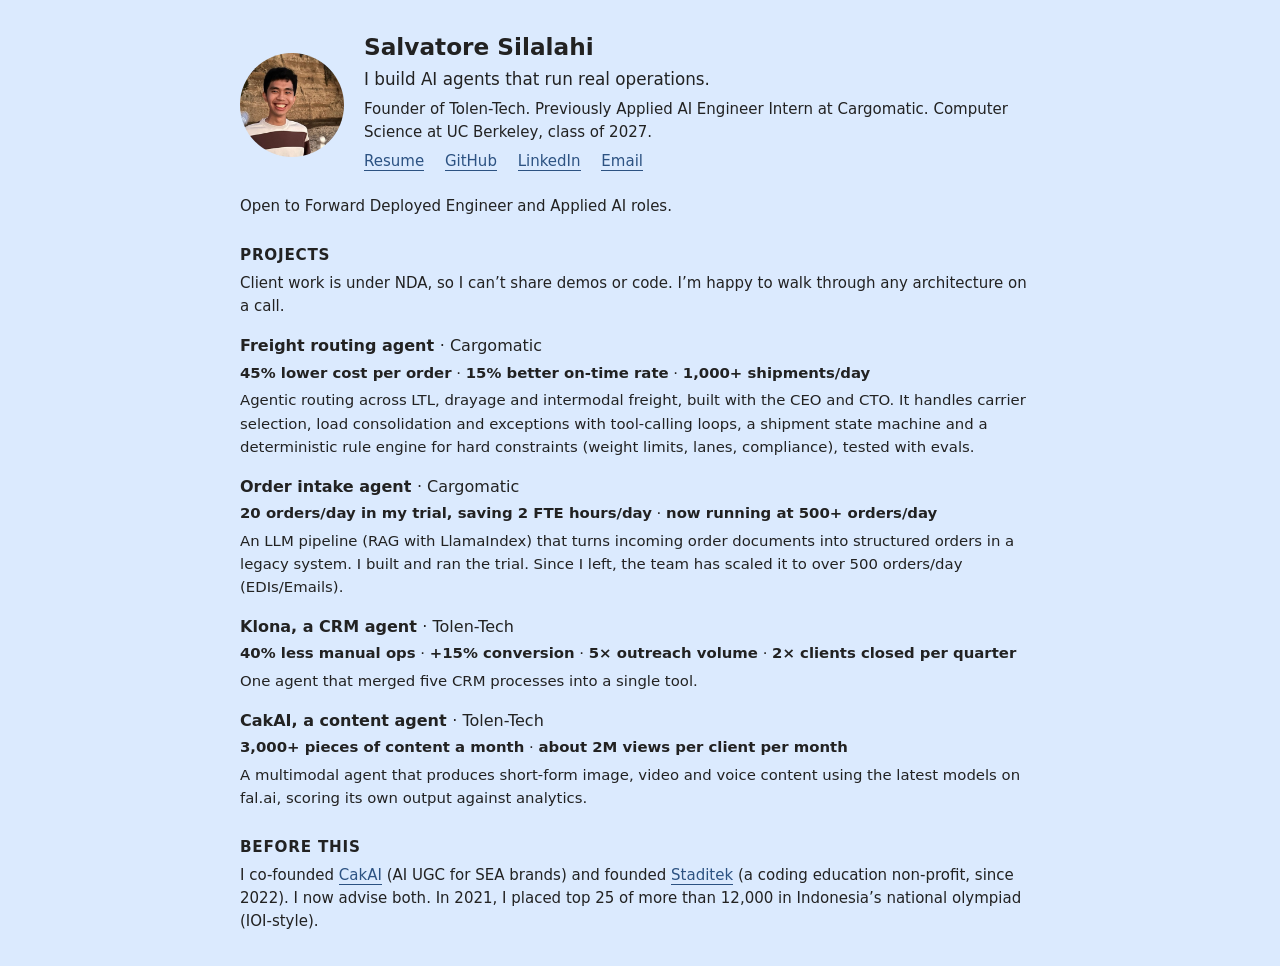
==== index.html @ e47fcf87 "Smaller project text, rewrite Before this with olympiad Co-Authored-By: Claude Sonnet 5.5 <noreply@a" ====
<!DOCTYPE html>
<html lang="en">
<head>
<meta charset="utf-8">
<meta name="viewport" content="width=device-width, initial-scale=1">
<title>ssilalahi, Applied AI Engineer</title>
<meta name="description" content="AI that empowers people in organizations. CS at UC Berkeley.">
<meta property="og:title" content="ssilalahi, Applied AI Engineer">
<meta property="og:description" content="AI that empowers people in organizations. CS at UC Berkeley.">
<meta property="og:type" content="website">
<link rel="stylesheet" href="style.css">
</head>
<body>

<header>
<img src="assets/photo.jpg" width="140" height="140" alt="Photo of Salvatore Silalahi">
<div>
<h1>Salvatore Silalahi</h1>
<p class="lead">I build AI agents that run real operations.</p>
<p>Founder of Tolen-Tech. Previously Applied AI Engineer Intern at Cargomatic. Computer Science at UC Berkeley, class of 2027.</p>
<p class="links"><a href="https://drive.google.com/file/d/1EehsT1Iq_umDIFLBcCO-ZupMuPwkneii/view?usp=sharing" target="_blank" rel="noopener">Resume</a> <a href="https://github.com/slvx17" target="_blank" rel="noopener">GitHub</a> <a href="https://linkedin.com/in/salvatore-unedo" target="_blank" rel="noopener">LinkedIn</a> <a href="mailto:salvatore.uos@gmail.com">Email</a></p>
</div>
</header>

<p>Open to Forward Deployed Engineer and Applied AI roles.</p>

<h2>Projects</h2>

<p>Client work is under NDA, so I can’t share demos or code. I’m happy to walk through any architecture on a call.</p>

<h3>Freight routing agent <span>· Cargomatic</span></h3>
<p class="stats"><b>45% lower cost per order</b> · <b>15% better on-time rate</b> · <b>1,000+ shipments/day</b></p>
<p>Agentic routing across LTL, drayage and intermodal freight, built with the CEO and CTO. It handles carrier selection, load consolidation and exceptions with tool-calling loops, a shipment state machine and a deterministic rule engine for hard constraints (weight limits, lanes, compliance), tested with evals.</p>

<h3>Order intake agent <span>· Cargomatic</span></h3>
<p class="stats"><b>20 orders/day in my trial, saving 2 FTE hours/day</b> · <b>now running at 500+ orders/day</b></p>
<p>An LLM pipeline (RAG with LlamaIndex) that turns incoming order documents into structured orders in a legacy system. I built and ran the trial. Since I left, the team has scaled it to over 500 orders/day (EDIs/Emails).</p>

<h3>Klona, a CRM agent <span>· Tolen-Tech</span></h3>
<p class="stats"><b>40% less manual ops</b> · <b>+15% conversion</b> · <b>5× outreach volume</b> · <b>2× clients closed per quarter</b></p>
<p>One agent that merged five CRM processes into a single tool.</p>

<h3>CakAI, a content agent <span>· Tolen-Tech</span></h3>
<p class="stats"><b>3,000+ pieces of content a month</b> · <b>about 2M views per client per month</b></p>
<p>A multimodal agent that produces short-form image, video and voice content using the latest models on fal.ai, scoring its own output against analytics.</p>

<h2>Before this</h2>

<p>I co-founded <a href="https://cakai.id/" target="_blank" rel="noopener">CakAI</a> (AI UGC for SEA brands) and founded <a href="https://www.staditek.id/" target="_blank" rel="noopener">Staditek</a> (a coding education non-profit, since 2022). I now advise both. In 2021, I placed top 25 of more than 12,000 in Indonesia’s national olympiad (IOI-style).</p>

<!--
Open source (hidden until the repo is ready)

<h2>Open source</h2>

<p>I am building an open-source RL environment for <span class="todo">TODO</span>. Code on GitHub.</p>
-->

</body>
</html>
---- style.css ----
* { box-sizing: border-box; }

body {
  max-width: 52rem;
  margin: 2rem auto;
  padding: 0 1rem;
  background: #dbeafe;
  color: #222;
  font: 15px/1.55 system-ui, -apple-system, "Segoe UI", sans-serif;
  overflow-wrap: break-word;
}

header { display: flex; flex-wrap: wrap; align-items: center; gap: 1.25rem; margin-bottom: 1rem; }
header div { flex: 1 1 16rem; min-width: 0; }
header p { margin: 0 0 0.35rem; }
img { display: block; width: 104px; max-width: 100%; height: auto; border-radius: 50%; }

h1 { margin: 0 0 0.25rem; font-size: 1.45rem; line-height: 1.3; }
h2 { margin: 1.6rem 0 0.3rem; font-size: 0.95rem; text-transform: uppercase; letter-spacing: 0.05em; }
h3 { margin: 1rem 0 0.15rem; font-size: 1rem; }
h3 span { font-weight: normal; }
p { margin: 0 0 0.8rem; }
.lead { font-size: 1.05rem; }
.stats { margin-bottom: 0.3rem; }
.stats, .stats + p { font-size: 0.93rem; }
.links a { margin-right: 1rem; }

a { color: #2c5282; text-decoration: none; border-bottom: 1px solid; }

.todo { background: #fff3b0; }
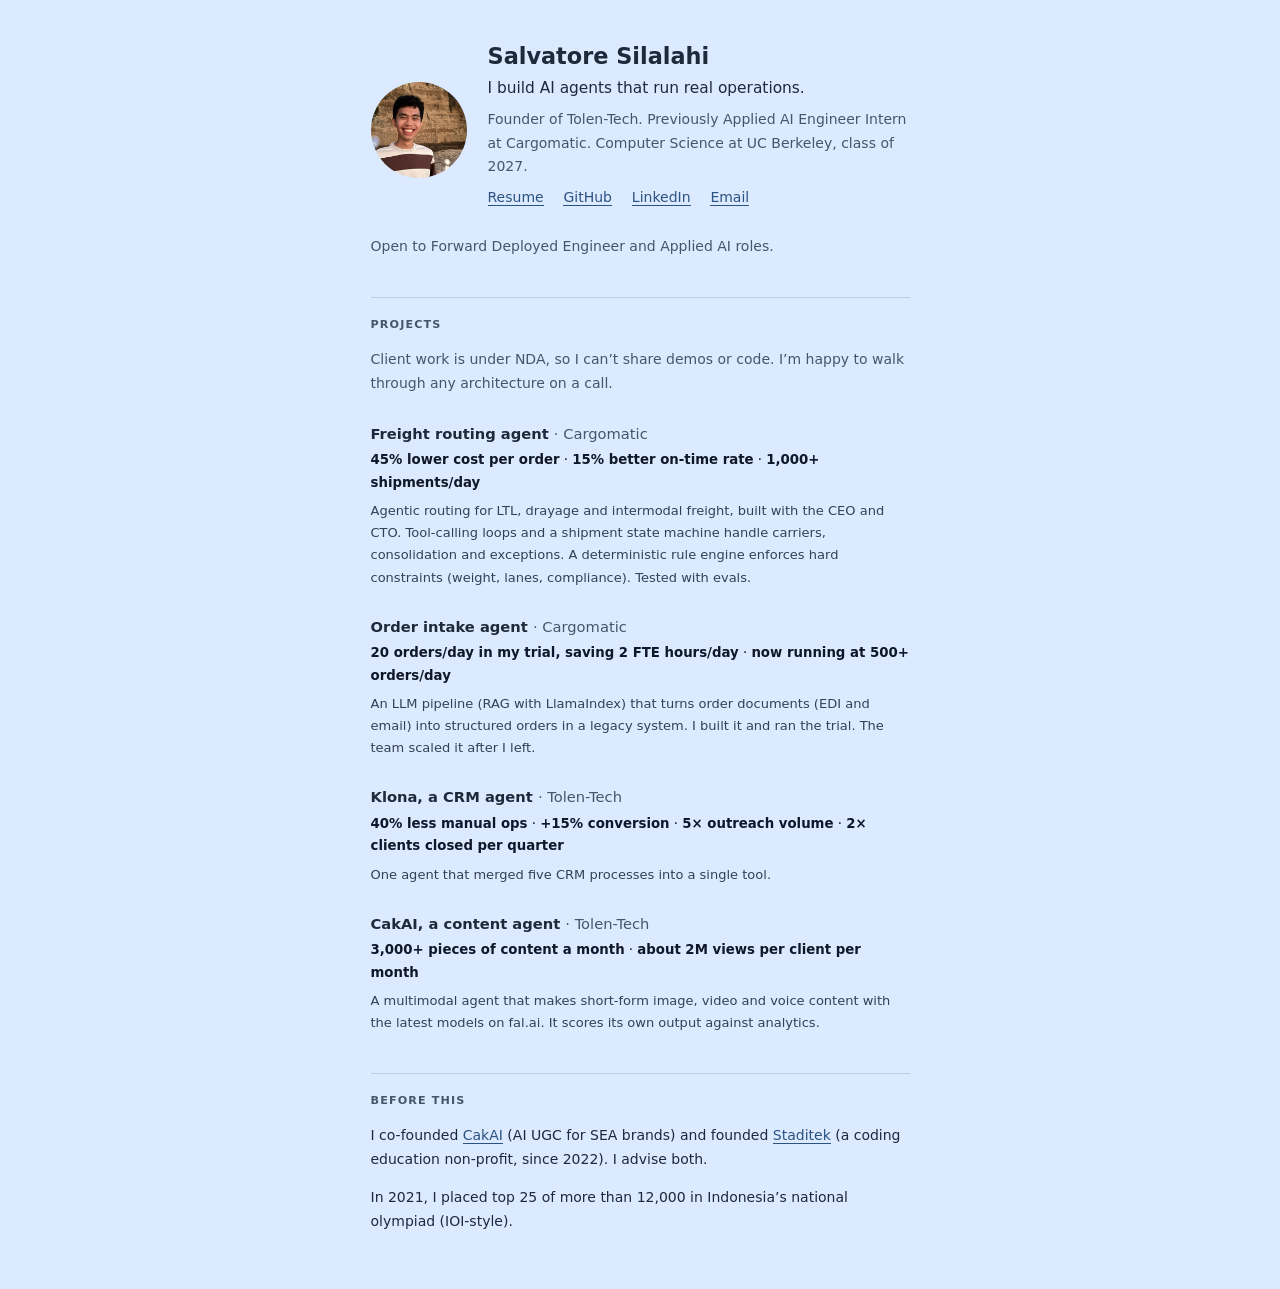
==== commit 86fe4517: "Smaller type, more spacing, tighter copy Co-Authored-By: Claude Sonnet 5.5 <noreply@anthropic.com>" ====
--- a/index.html
+++ b/index.html
@@ -17,24 +17,24 @@
 <div>
 <h1>Salvatore Silalahi</h1>
 <p class="lead">I build AI agents that run real operations.</p>
-<p>Founder of Tolen-Tech. Previously Applied AI Engineer Intern at Cargomatic. Computer Science at UC Berkeley, class of 2027.</p>
+<p class="muted">Founder of Tolen-Tech. Previously Applied AI Engineer Intern at Cargomatic. Computer Science at UC Berkeley, class of 2027.</p>
 <p class="links"><a href="https://drive.google.com/file/d/1EehsT1Iq_umDIFLBcCO-ZupMuPwkneii/view?usp=sharing" target="_blank" rel="noopener">Resume</a> <a href="https://github.com/slvx17" target="_blank" rel="noopener">GitHub</a> <a href="https://linkedin.com/in/salvatore-unedo" target="_blank" rel="noopener">LinkedIn</a> <a href="mailto:salvatore.uos@gmail.com">Email</a></p>
 </div>
 </header>
 
-<p>Open to Forward Deployed Engineer and Applied AI roles.</p>
+<p class="muted open">Open to Forward Deployed Engineer and Applied AI roles.</p>
 
 <h2>Projects</h2>
 
-<p>Client work is under NDA, so I can’t share demos or code. I’m happy to walk through any architecture on a call.</p>
+<p class="muted">Client work is under NDA, so I can’t share demos or code. I’m happy to walk through any architecture on a call.</p>
 
 <h3>Freight routing agent <span>· Cargomatic</span></h3>
 <p class="stats"><b>45% lower cost per order</b> · <b>15% better on-time rate</b> · <b>1,000+ shipments/day</b></p>
-<p>Agentic routing across LTL, drayage and intermodal freight, built with the CEO and CTO. It handles carrier selection, load consolidation and exceptions with tool-calling loops, a shipment state machine and a deterministic rule engine for hard constraints (weight limits, lanes, compliance), tested with evals.</p>
+<p>Agentic routing for LTL, drayage and intermodal freight, built with the CEO and CTO. Tool-calling loops and a shipment state machine handle carriers, consolidation and exceptions. A deterministic rule engine enforces hard constraints (weight, lanes, compliance). Tested with evals.</p>
 
 <h3>Order intake agent <span>· Cargomatic</span></h3>
 <p class="stats"><b>20 orders/day in my trial, saving 2 FTE hours/day</b> · <b>now running at 500+ orders/day</b></p>
-<p>An LLM pipeline (RAG with LlamaIndex) that turns incoming order documents into structured orders in a legacy system. I built and ran the trial. Since I left, the team has scaled it to over 500 orders/day (EDIs/Emails).</p>
+<p>An LLM pipeline (RAG with LlamaIndex) that turns order documents (EDI and email) into structured orders in a legacy system. I built it and ran the trial. The team scaled it after I left.</p>
 
 <h3>Klona, a CRM agent <span>· Tolen-Tech</span></h3>
 <p class="stats"><b>40% less manual ops</b> · <b>+15% conversion</b> · <b>5× outreach volume</b> · <b>2× clients closed per quarter</b></p>
@@ -42,11 +42,13 @@
 
 <h3>CakAI, a content agent <span>· Tolen-Tech</span></h3>
 <p class="stats"><b>3,000+ pieces of content a month</b> · <b>about 2M views per client per month</b></p>
-<p>A multimodal agent that produces short-form image, video and voice content using the latest models on fal.ai, scoring its own output against analytics.</p>
+<p>A multimodal agent that makes short-form image, video and voice content with the latest models on fal.ai. It scores its own output against analytics.</p>
 
 <h2>Before this</h2>
 
-<p>I co-founded <a href="https://cakai.id/" target="_blank" rel="noopener">CakAI</a> (AI UGC for SEA brands) and founded <a href="https://www.staditek.id/" target="_blank" rel="noopener">Staditek</a> (a coding education non-profit, since 2022). I now advise both. In 2021, I placed top 25 of more than 12,000 in Indonesia’s national olympiad (IOI-style).</p>
+<p>I co-founded <a href="https://cakai.id/" target="_blank" rel="noopener">CakAI</a> (AI UGC for SEA brands) and founded <a href="https://www.staditek.id/" target="_blank" rel="noopener">Staditek</a> (a coding education non-profit, since 2022). I advise both.</p>
+
+<p>In 2021, I placed top 25 of more than 12,000 in Indonesia’s national olympiad (IOI-style).</p>
 
 <!--
 Open source (hidden until the repo is ready)
--- a/style.css
+++ b/style.css
@@ -1,29 +1,42 @@
 * { box-sizing: border-box; }
 
+html { font-size: 14px; }
+
 body {
-  max-width: 52rem;
-  margin: 2rem auto;
-  padding: 0 1rem;
+  max-width: 41rem;
+  margin: 3rem auto 4rem;
+  padding: 0 1.25rem;
   background: #dbeafe;
-  color: #222;
-  font: 15px/1.55 system-ui, -apple-system, "Segoe UI", sans-serif;
+  color: #1e293b;
+  font: 1rem/1.7 system-ui, -apple-system, "Segoe UI", sans-serif;
   overflow-wrap: break-word;
 }
 
-header { display: flex; flex-wrap: wrap; align-items: center; gap: 1.25rem; margin-bottom: 1rem; }
+header { display: flex; flex-wrap: wrap; align-items: center; gap: 1.5rem; margin-bottom: 1.25rem; }
 header div { flex: 1 1 16rem; min-width: 0; }
-header p { margin: 0 0 0.35rem; }
-img { display: block; width: 104px; max-width: 100%; height: auto; border-radius: 50%; }
+header p { margin: 0 0 0.5rem; }
+img { display: block; width: 96px; max-width: 100%; height: auto; border-radius: 50%; }
 
-h1 { margin: 0 0 0.25rem; font-size: 1.45rem; line-height: 1.3; }
-h2 { margin: 1.6rem 0 0.3rem; font-size: 0.95rem; text-transform: uppercase; letter-spacing: 0.05em; }
-h3 { margin: 1rem 0 0.15rem; font-size: 1rem; }
-h3 span { font-weight: normal; }
-p { margin: 0 0 0.8rem; }
-.lead { font-size: 1.05rem; }
-.stats { margin-bottom: 0.3rem; }
-.stats, .stats + p { font-size: 0.93rem; }
-.links a { margin-right: 1rem; }
+h1 { margin: 0 0 0.25rem; font-size: 1.6rem; line-height: 1.3; }
+h2 {
+  margin: 2.75rem 0 1rem;
+  padding-top: 1.25rem;
+  border-top: 1px solid rgba(30, 41, 59, 0.15);
+  font-size: 0.8rem;
+  letter-spacing: 0.1em;
+  text-transform: uppercase;
+  color: #475569;
+}
+h3 { margin: 2rem 0 0.35rem; font-size: 1.05rem; line-height: 1.4; }
+h3 span { font-weight: normal; color: #475569; }
+p { margin: 0 0 1rem; }
+
+.lead { font-size: 1.1rem; }
+.muted { color: #475569; }
+.open { margin-bottom: 0; }
+.links a { margin-right: 1.1rem; }
+.stats { margin-bottom: 0.4rem; font-size: 0.95rem; color: #0f172a; }
+.stats + p { font-size: 0.93rem; color: #334155; }
 
 a { color: #2c5282; text-decoration: none; border-bottom: 1px solid; }
 
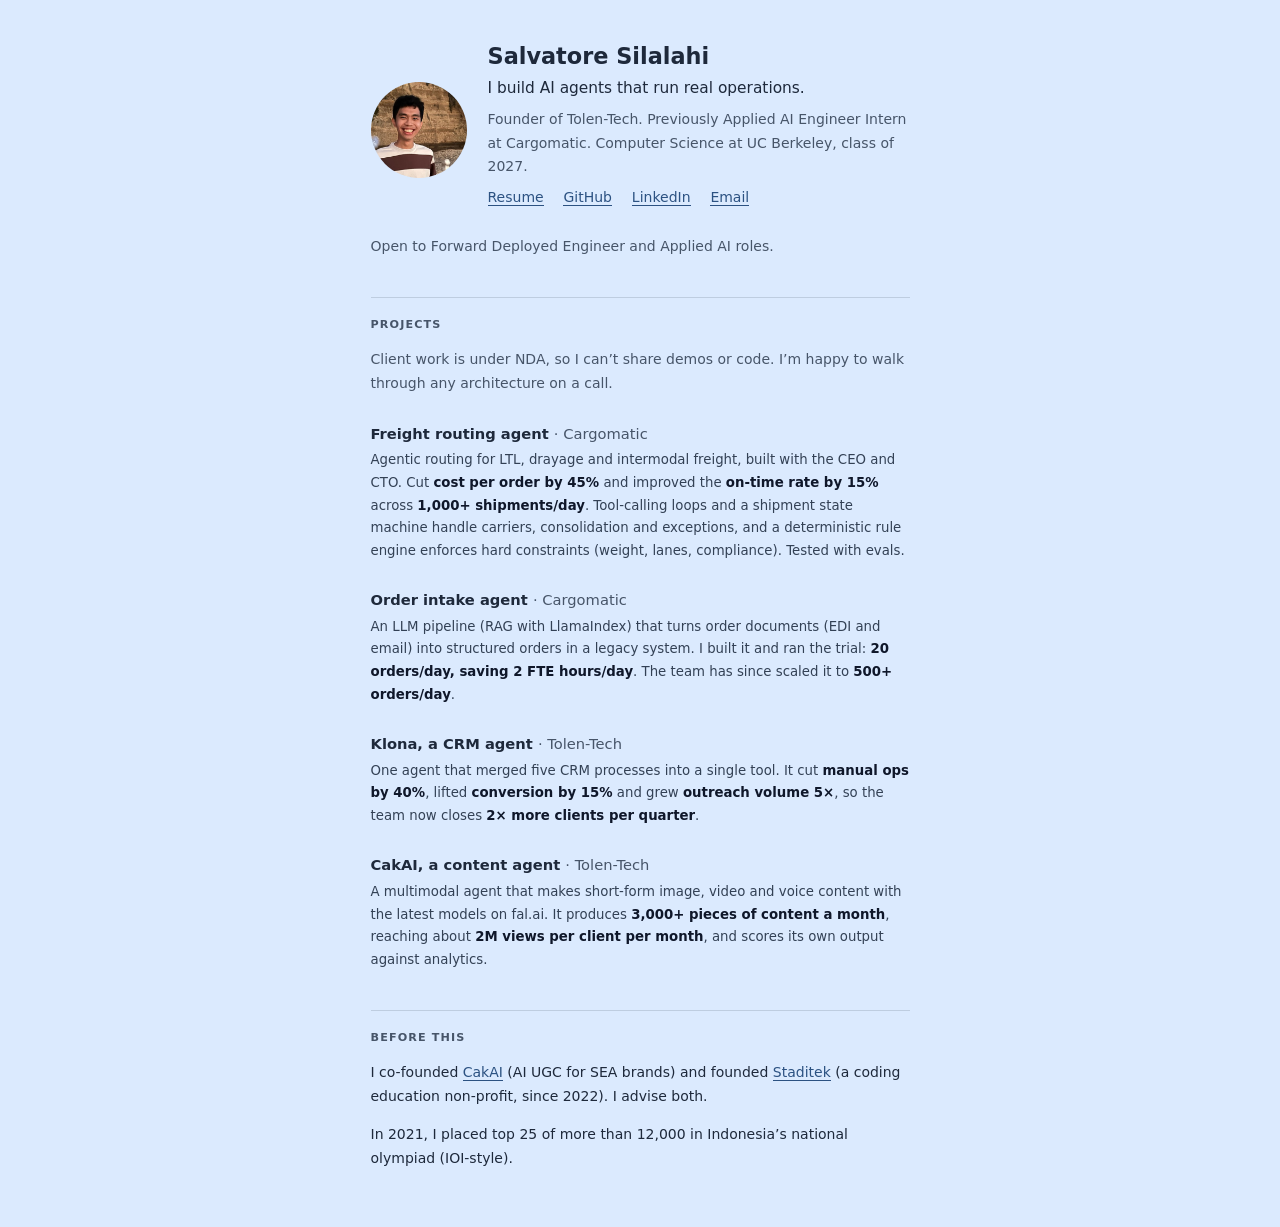
==== commit 76e79f9f: "Merge metrics into project descriptions Co-Authored-By: Claude Sonnet 5.5 <noreply@anthropic.com>" ====
--- a/index.html
+++ b/index.html
@@ -29,20 +29,16 @@
 <p class="muted">Client work is under NDA, so I can’t share demos or code. I’m happy to walk through any architecture on a call.</p>
 
 <h3>Freight routing agent <span>· Cargomatic</span></h3>
-<p class="stats"><b>45% lower cost per order</b> · <b>15% better on-time rate</b> · <b>1,000+ shipments/day</b></p>
-<p>Agentic routing for LTL, drayage and intermodal freight, built with the CEO and CTO. Tool-calling loops and a shipment state machine handle carriers, consolidation and exceptions. A deterministic rule engine enforces hard constraints (weight, lanes, compliance). Tested with evals.</p>
+<p>Agentic routing for LTL, drayage and intermodal freight, built with the CEO and CTO. Cut <b>cost per order by 45%</b> and improved the <b>on-time rate by 15%</b> across <b>1,000+ shipments/day</b>. Tool-calling loops and a shipment state machine handle carriers, consolidation and exceptions, and a deterministic rule engine enforces hard constraints (weight, lanes, compliance). Tested with evals.</p>
 
 <h3>Order intake agent <span>· Cargomatic</span></h3>
-<p class="stats"><b>20 orders/day in my trial, saving 2 FTE hours/day</b> · <b>now running at 500+ orders/day</b></p>
-<p>An LLM pipeline (RAG with LlamaIndex) that turns order documents (EDI and email) into structured orders in a legacy system. I built it and ran the trial. The team scaled it after I left.</p>
+<p>An LLM pipeline (RAG with LlamaIndex) that turns order documents (EDI and email) into structured orders in a legacy system. I built it and ran the trial: <b>20 orders/day, saving 2 FTE hours/day</b>. The team has since scaled it to <b>500+ orders/day</b>.</p>
 
 <h3>Klona, a CRM agent <span>· Tolen-Tech</span></h3>
-<p class="stats"><b>40% less manual ops</b> · <b>+15% conversion</b> · <b>5× outreach volume</b> · <b>2× clients closed per quarter</b></p>
-<p>One agent that merged five CRM processes into a single tool.</p>
+<p>One agent that merged five CRM processes into a single tool. It cut <b>manual ops by 40%</b>, lifted <b>conversion by 15%</b> and grew <b>outreach volume 5×</b>, so the team now closes <b>2× more clients per quarter</b>.</p>
 
 <h3>CakAI, a content agent <span>· Tolen-Tech</span></h3>
-<p class="stats"><b>3,000+ pieces of content a month</b> · <b>about 2M views per client per month</b></p>
-<p>A multimodal agent that makes short-form image, video and voice content with the latest models on fal.ai. It scores its own output against analytics.</p>
+<p>A multimodal agent that makes short-form image, video and voice content with the latest models on fal.ai. It produces <b>3,000+ pieces of content a month</b>, reaching about <b>2M views per client per month</b>, and scores its own output against analytics.</p>
 
 <h2>Before this</h2>
 
--- a/style.css
+++ b/style.css
@@ -35,8 +35,8 @@
 .muted { color: #475569; }
 .open { margin-bottom: 0; }
 .links a { margin-right: 1.1rem; }
-.stats { margin-bottom: 0.4rem; font-size: 0.95rem; color: #0f172a; }
-.stats + p { font-size: 0.93rem; color: #334155; }
+h3 + p { font-size: 0.95rem; color: #334155; }
+h3 + p b { color: #0f172a; }
 
 a { color: #2c5282; text-decoration: none; border-bottom: 1px solid; }
 
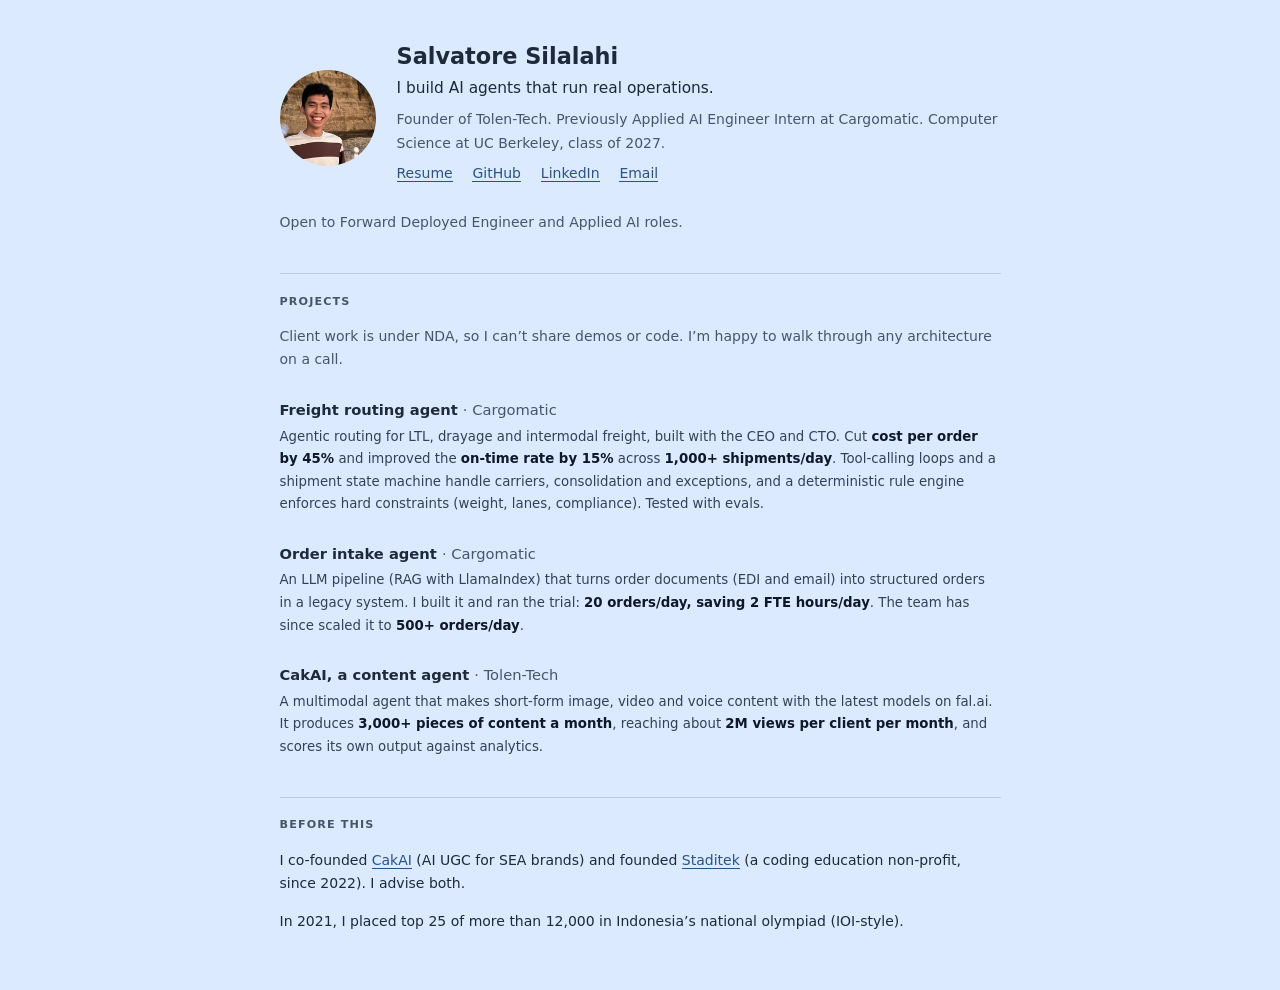
==== commit f69bdb55: "Widen page, hide Klona Co-Authored-By: Claude Sonnet 5.5 <noreply@anthropic.com>" ====
--- a/index.html
+++ b/index.html
@@ -34,8 +34,12 @@
 <h3>Order intake agent <span>· Cargomatic</span></h3>
 <p>An LLM pipeline (RAG with LlamaIndex) that turns order documents (EDI and email) into structured orders in a legacy system. I built it and ran the trial: <b>20 orders/day, saving 2 FTE hours/day</b>. The team has since scaled it to <b>500+ orders/day</b>.</p>
 
+<!--
+Klona (hidden for now)
+
 <h3>Klona, a CRM agent <span>· Tolen-Tech</span></h3>
 <p>One agent that merged five CRM processes into a single tool. It cut <b>manual ops by 40%</b>, lifted <b>conversion by 15%</b> and grew <b>outreach volume 5×</b>, so the team now closes <b>2× more clients per quarter</b>.</p>
+-->
 
 <h3>CakAI, a content agent <span>· Tolen-Tech</span></h3>
 <p>A multimodal agent that makes short-form image, video and voice content with the latest models on fal.ai. It produces <b>3,000+ pieces of content a month</b>, reaching about <b>2M views per client per month</b>, and scores its own output against analytics.</p>
--- a/style.css
+++ b/style.css
@@ -3,7 +3,7 @@
 html { font-size: 14px; }
 
 body {
-  max-width: 41rem;
+  max-width: 54rem;
   margin: 3rem auto 4rem;
   padding: 0 1.25rem;
   background: #dbeafe;
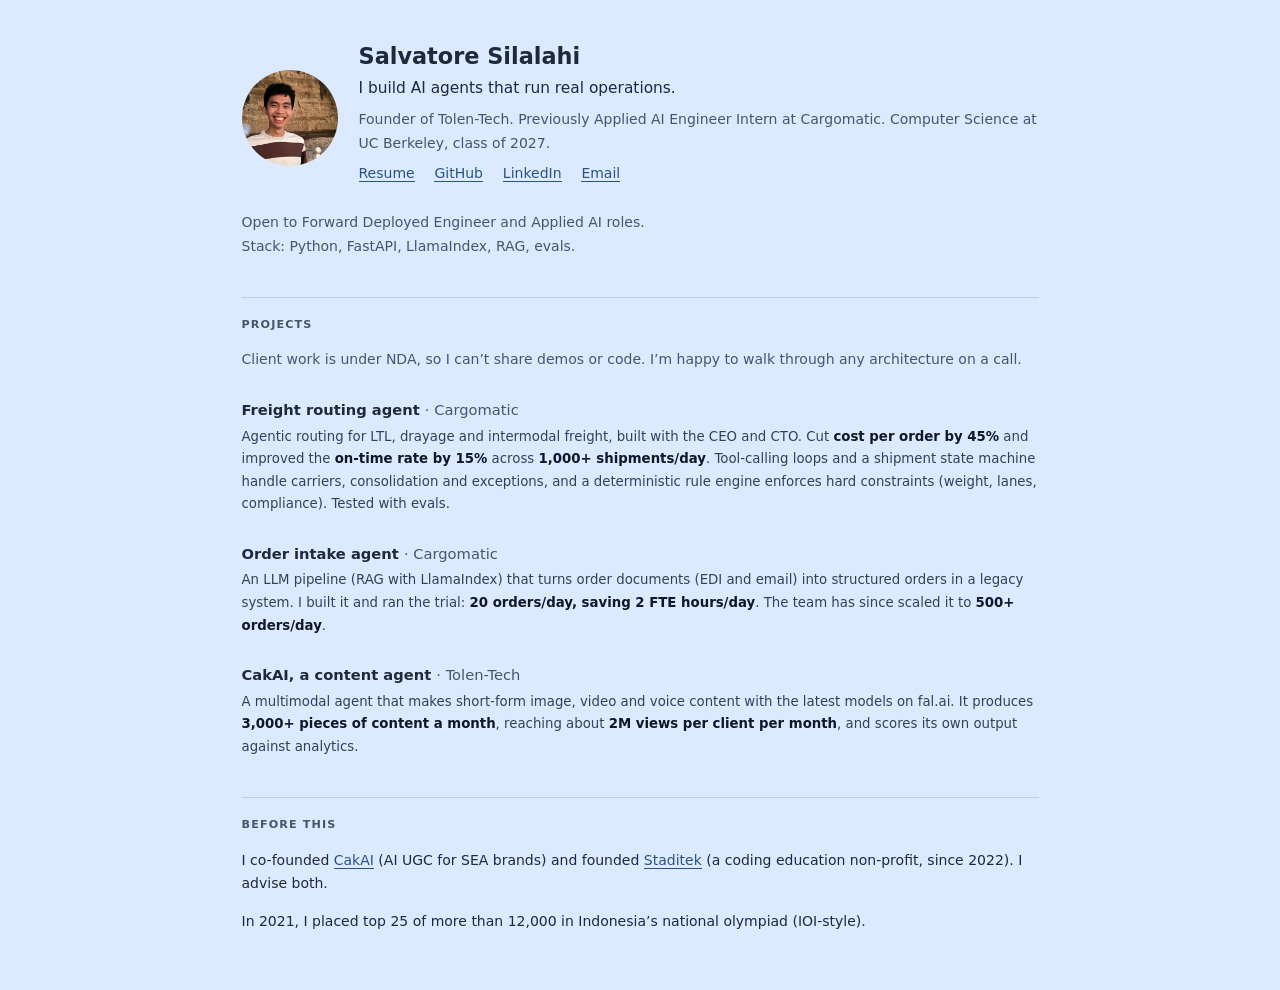
==== commit 0028f736: "Remove hidden comment blocks, new title, add stack line Co-Authored-By: Claude Sonnet 5.5 <noreply@a" ====
--- a/index.html
+++ b/index.html
@@ -3,9 +3,9 @@
 <head>
 <meta charset="utf-8">
 <meta name="viewport" content="width=device-width, initial-scale=1">
-<title>ssilalahi, Applied AI Engineer</title>
+<title>Salvatore Silalahi | Applied AI Engineer</title>
 <meta name="description" content="AI that empowers people in organizations. CS at UC Berkeley.">
-<meta property="og:title" content="ssilalahi, Applied AI Engineer">
+<meta property="og:title" content="Salvatore Silalahi | Applied AI Engineer">
 <meta property="og:description" content="AI that empowers people in organizations. CS at UC Berkeley.">
 <meta property="og:type" content="website">
 <link rel="stylesheet" href="style.css">
@@ -22,7 +22,7 @@
 </div>
 </header>
 
-<p class="muted open">Open to Forward Deployed Engineer and Applied AI roles.</p>
+<p class="muted open">Open to Forward Deployed Engineer and Applied AI roles.<br>Stack: Python, FastAPI, LlamaIndex, RAG, evals.</p>
 
 <h2>Projects</h2>
 
@@ -34,13 +34,6 @@
 <h3>Order intake agent <span>· Cargomatic</span></h3>
 <p>An LLM pipeline (RAG with LlamaIndex) that turns order documents (EDI and email) into structured orders in a legacy system. I built it and ran the trial: <b>20 orders/day, saving 2 FTE hours/day</b>. The team has since scaled it to <b>500+ orders/day</b>.</p>
 
-<!--
-Klona (hidden for now)
-
-<h3>Klona, a CRM agent <span>· Tolen-Tech</span></h3>
-<p>One agent that merged five CRM processes into a single tool. It cut <b>manual ops by 40%</b>, lifted <b>conversion by 15%</b> and grew <b>outreach volume 5×</b>, so the team now closes <b>2× more clients per quarter</b>.</p>
--->
-
 <h3>CakAI, a content agent <span>· Tolen-Tech</span></h3>
 <p>A multimodal agent that makes short-form image, video and voice content with the latest models on fal.ai. It produces <b>3,000+ pieces of content a month</b>, reaching about <b>2M views per client per month</b>, and scores its own output against analytics.</p>
 
@@ -50,13 +43,5 @@
 
 <p>In 2021, I placed top 25 of more than 12,000 in Indonesia’s national olympiad (IOI-style).</p>
 
-<!--
-Open source (hidden until the repo is ready)
-
-<h2>Open source</h2>
-
-<p>I am building an open-source RL environment for <span class="todo">TODO</span>. Code on GitHub.</p>
--->
-
 </body>
 </html>
--- a/style.css
+++ b/style.css
@@ -3,7 +3,7 @@
 html { font-size: 14px; }
 
 body {
-  max-width: 54rem;
+  max-width: 65%;
   margin: 3rem auto 4rem;
   padding: 0 1.25rem;
   background: #dbeafe;
@@ -40,4 +40,5 @@
 
 a { color: #2c5282; text-decoration: none; border-bottom: 1px solid; }
 
-.todo { background: #fff3b0; }
+
+@media (max-width: 60rem) { body { max-width: none; } }
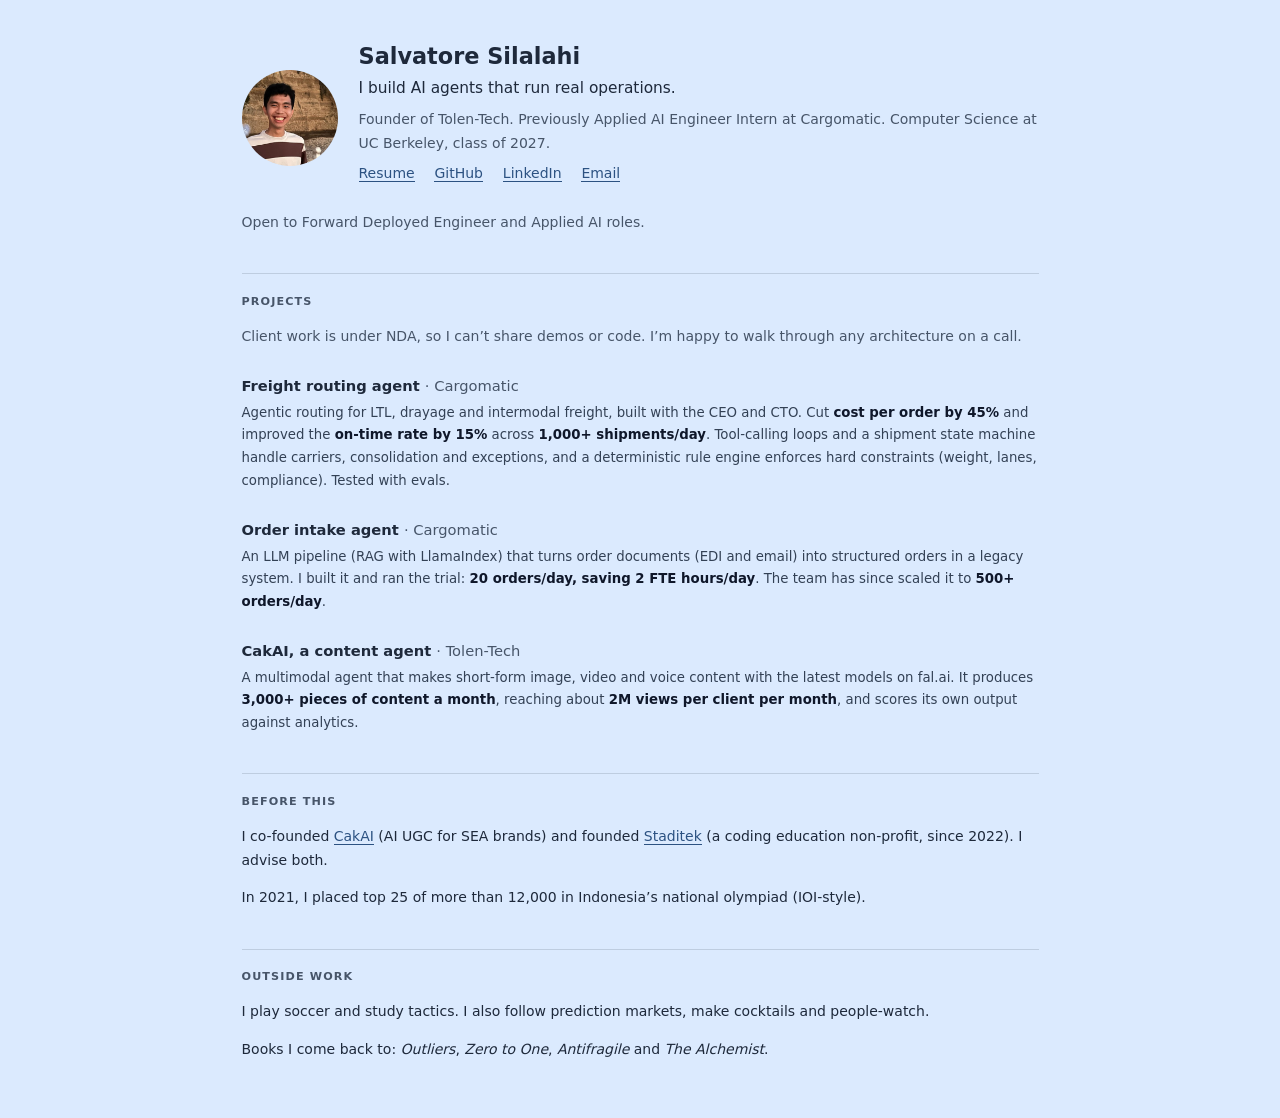
==== commit 4ac74704: "Replace stack line with Outside work section Co-Authored-By: Claude Sonnet 5.5 <noreply@anthropic.co" ====
--- a/index.html
+++ b/index.html
@@ -22,7 +22,7 @@
 </div>
 </header>
 
-<p class="muted open">Open to Forward Deployed Engineer and Applied AI roles.<br>Stack: Python, FastAPI, LlamaIndex, RAG, evals.</p>
+<p class="muted open">Open to Forward Deployed Engineer and Applied AI roles.</p>
 
 <h2>Projects</h2>
 
@@ -43,5 +43,11 @@
 
 <p>In 2021, I placed top 25 of more than 12,000 in Indonesia’s national olympiad (IOI-style).</p>
 
+<h2>Outside work</h2>
+
+<p>I play soccer and study tactics. I also follow prediction markets, make cocktails and people-watch.</p>
+
+<p>Books I come back to: <i>Outliers</i>, <i>Zero to One</i>, <i>Antifragile</i> and <i>The Alchemist</i>.</p>
+
 </body>
 </html>
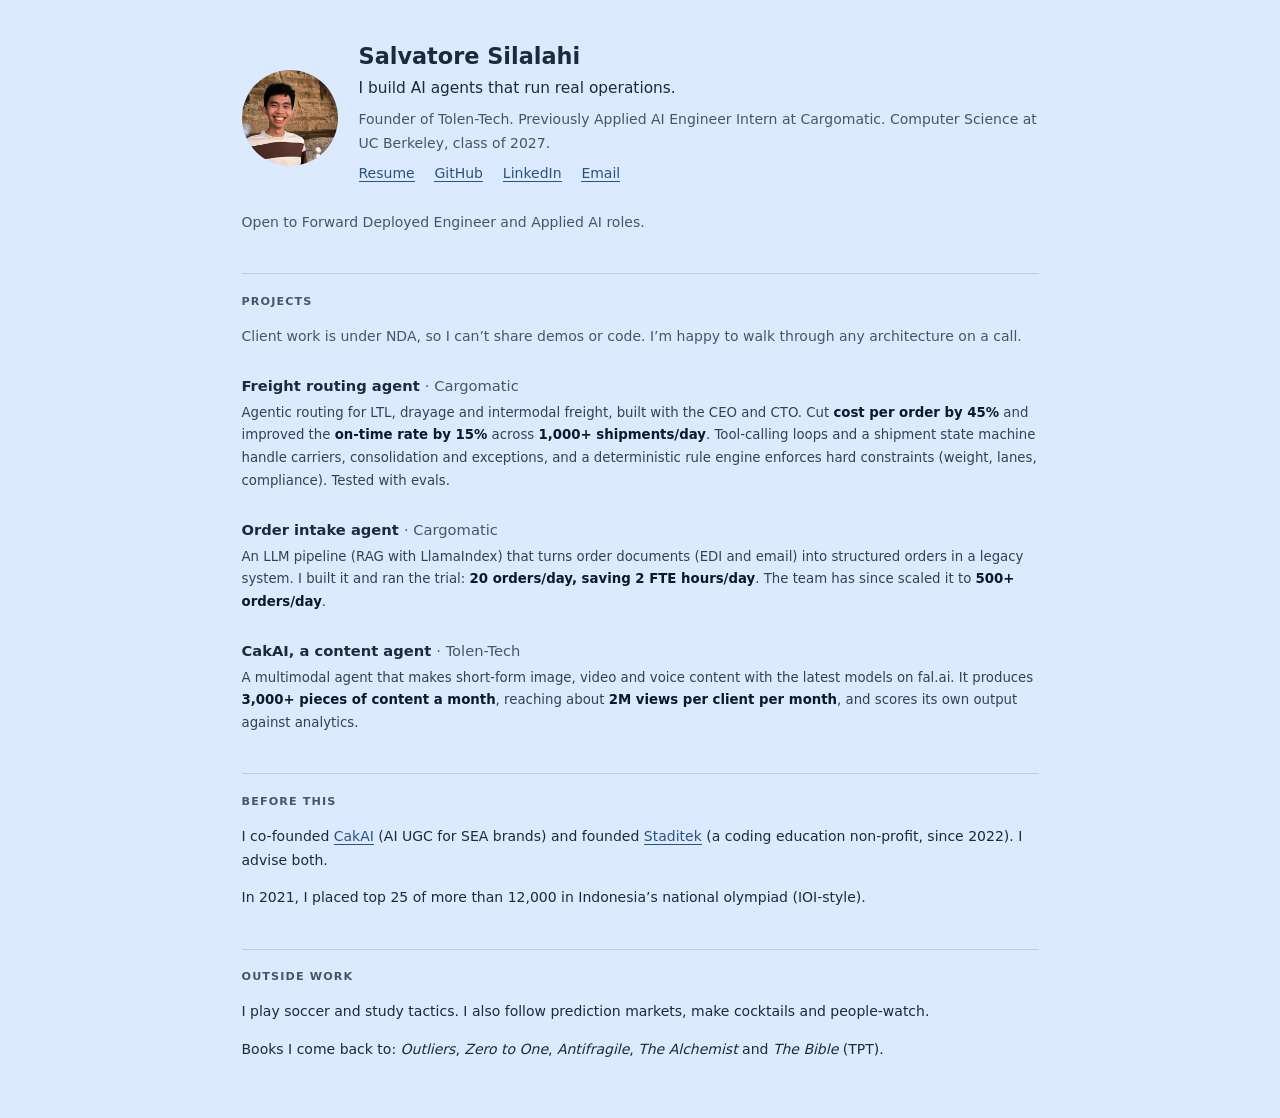
==== commit 692333f3: "Add The Bible (TPT) to books Co-Authored-By: Claude Sonnet 5.5 <noreply@anthropic.com>" ====
--- a/index.html
+++ b/index.html
@@ -47,7 +47,7 @@
 
 <p>I play soccer and study tactics. I also follow prediction markets, make cocktails and people-watch.</p>
 
-<p>Books I come back to: <i>Outliers</i>, <i>Zero to One</i>, <i>Antifragile</i> and <i>The Alchemist</i>.</p>
+<p>Books I come back to: <i>Outliers</i>, <i>Zero to One</i>, <i>Antifragile</i>, <i>The Alchemist</i> and <i>The Bible</i> (TPT).</p>
 
 </body>
 </html>
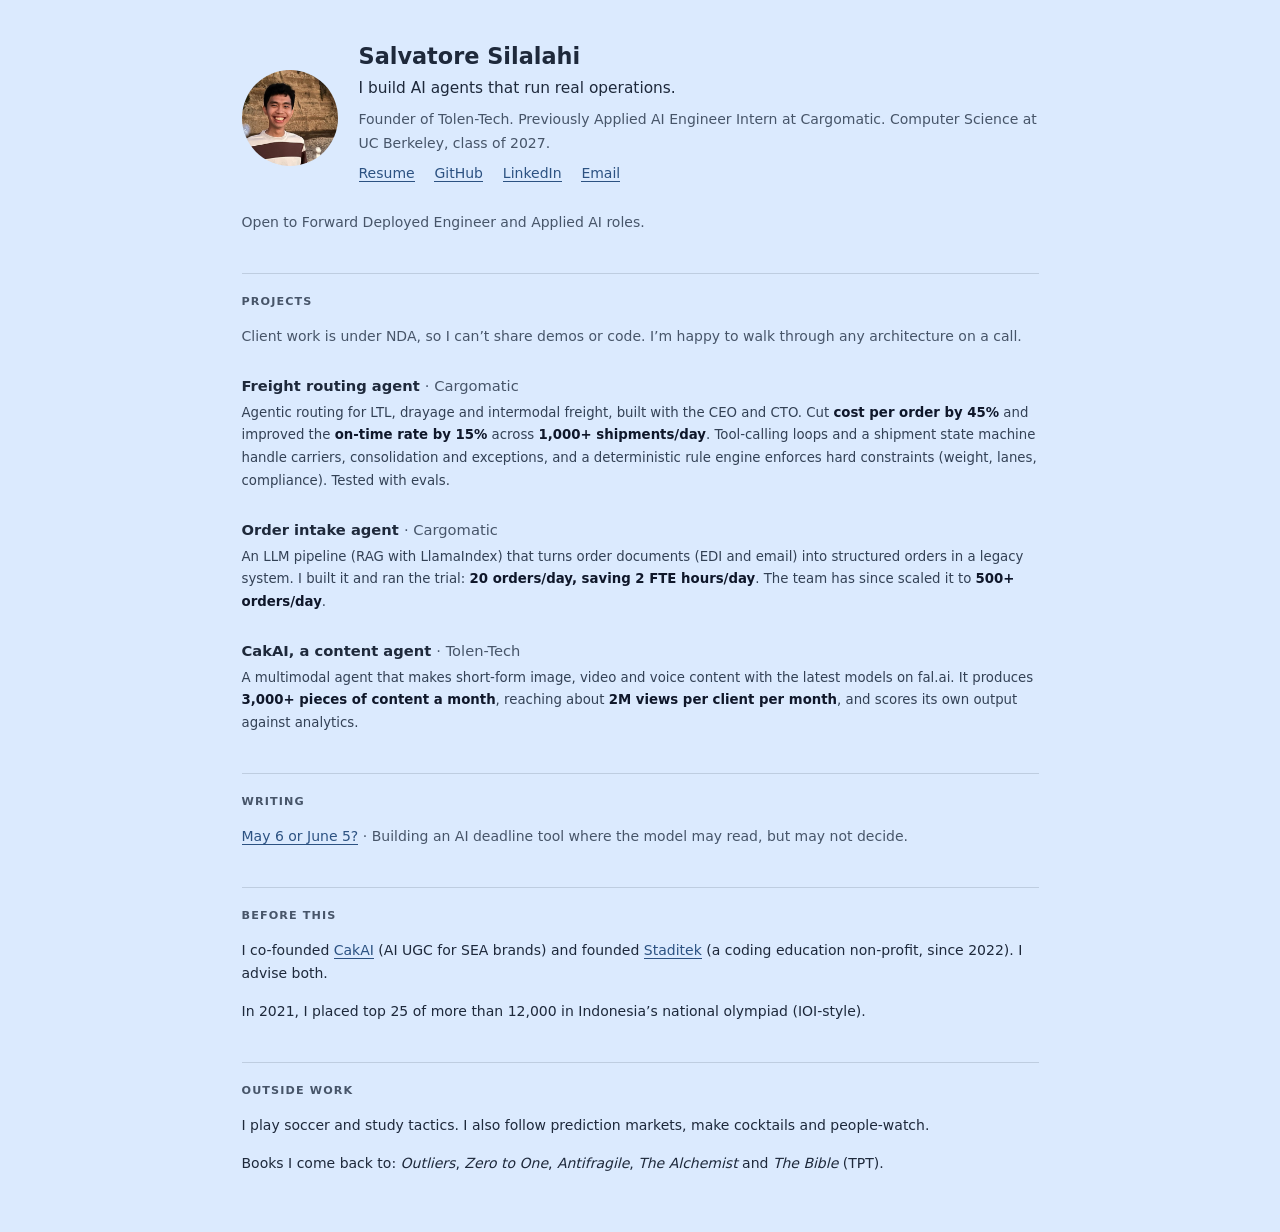
==== commit b6b1dda2: "Add Writing section and first post: May 6 or June 5? Co-Authored-By: Claude Opus 5.5 <noreply@anthro" ====
--- a/index.html
+++ b/index.html
@@ -37,6 +37,10 @@
 <h3>CakAI, a content agent <span>· Tolen-Tech</span></h3>
 <p>A multimodal agent that makes short-form image, video and voice content with the latest models on fal.ai. It produces <b>3,000+ pieces of content a month</b>, reaching about <b>2M views per client per month</b>, and scores its own output against analytics.</p>
 
+<h2>Writing</h2>
+
+<p><a href="writing/may-6-or-june-5.html">May 6 or June 5?</a> <span class="muted">· Building an AI deadline tool where the model may read, but may not decide.</span></p>
+
 <h2>Before this</h2>
 
 <p>I co-founded <a href="https://cakai.id/" target="_blank" rel="noopener">CakAI</a> (AI UGC for SEA brands) and founded <a href="https://www.staditek.id/" target="_blank" rel="noopener">Staditek</a> (a coding education non-profit, since 2022). I advise both.</p>
--- a/style.css
+++ b/style.css
@@ -40,5 +40,12 @@
 
 a { color: #2c5282; text-decoration: none; border-bottom: 1px solid; }
 
+article { margin-top: 2rem; }
+article h1 { font-size: 1.9rem; }
+article h2 { margin-top: 2.25rem; }
+article ol, article ul { padding-left: 1.4rem; margin: 0 0 1rem; }
+article li { margin-bottom: 0.5rem; }
+code { font-size: 0.92em; background: rgba(30, 41, 59, 0.08); padding: 0.05em 0.3em; border-radius: 3px; }
+blockquote { margin: 1.25rem 0; padding: 0.25rem 0 0.25rem 1rem; border-left: 3px solid #2c5282; font-size: 1.1rem; }
 
 @media (max-width: 60rem) { body { max-width: none; } }
